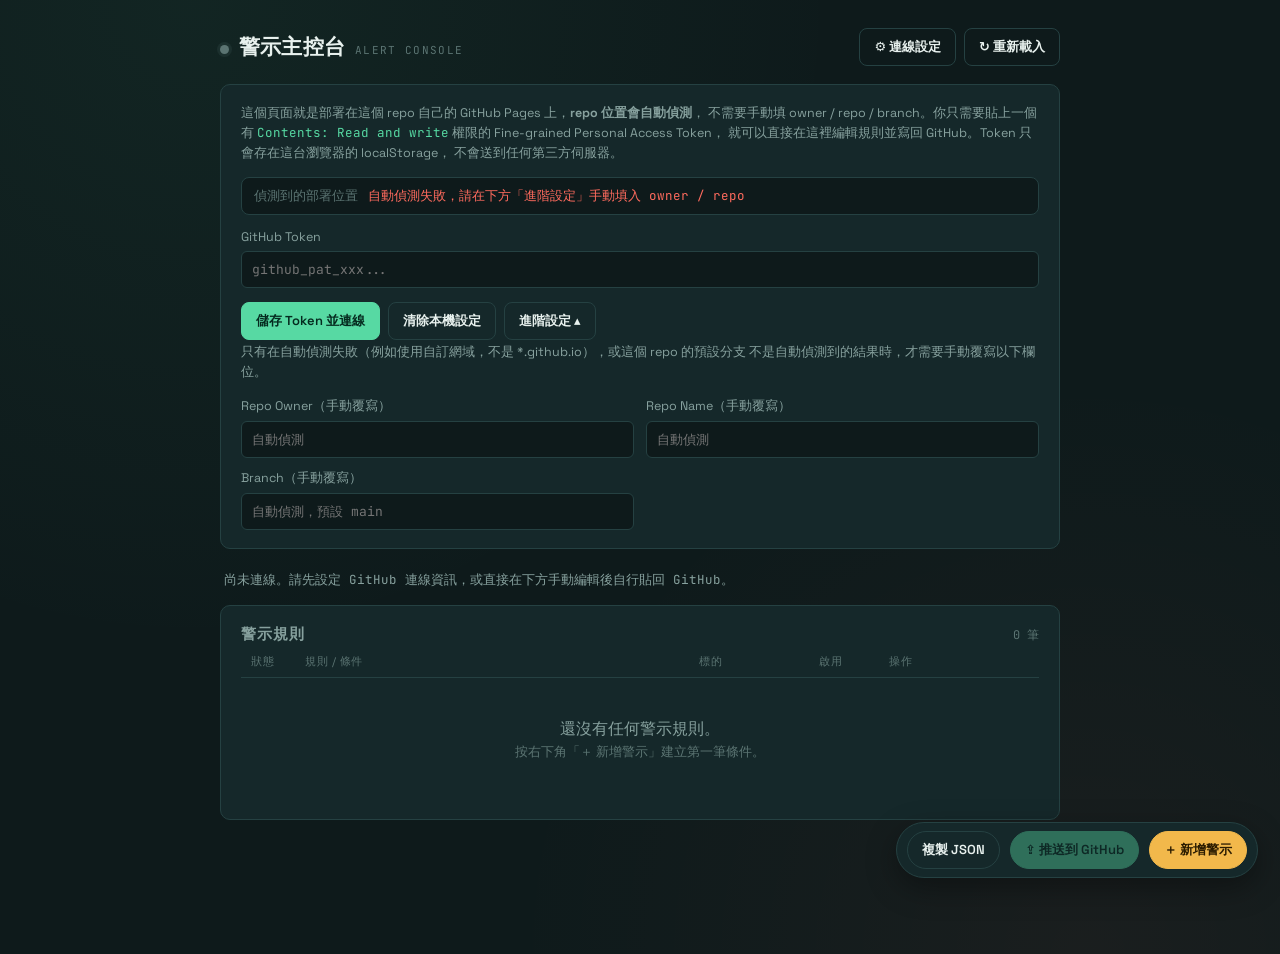
==== project/frontend/index.html @ 470f381a "初版" ====
<!DOCTYPE html>
<html lang="zh-Hant">
<head>
<meta charset="UTF-8" />
<meta name="viewport" content="width=device-width, initial-scale=1.0" />
<title>警示主控台 · Alert Console</title>
<link rel="preconnect" href="https://fonts.googleapis.com" />
<link rel="preconnect" href="https://fonts.gstatic.com" crossorigin />
<link href="https://fonts.googleapis.com/css2?family=Space+Grotesk:wght@400;500;600;700&family=JetBrains+Mono:wght@400;500;600&display=swap" rel="stylesheet" />
<link rel="stylesheet" href="style.css" />
</head>
<body>

<div class="app">

  <!-- ── 頂部列 ───────────────────────────────────────── -->
  <header class="topbar">
    <div class="topbar__brand">
      <span class="topbar__mark" id="connDot" title="連線狀態"></span>
      <h1>警示主控台</h1>
      <span class="topbar__sub">ALERT CONSOLE</span>
    </div>
    <div class="topbar__actions">
      <button class="btn btn--ghost" id="btnToggleConfig" type="button">⚙ 連線設定</button>
      <button class="btn btn--ghost" id="btnReload" type="button">↻ 重新載入</button>
    </div>
  </header>

  <!-- ── 連線設定（預設收合）─────────────────────────── -->
  <section class="panel panel--config" id="configPanel" hidden>
    <p class="panel__hint">
      這個頁面就是部署在這個 repo 自己的 GitHub Pages 上，<strong>repo 位置會自動偵測</strong>，
      不需要手動填 owner / repo / branch。你只需要貼上一個有
      <code>Contents: Read and write</code> 權限的 Fine-grained Personal Access Token，
      就可以直接在這裡編輯規則並寫回 GitHub。Token 只會存在這台瀏覽器的 localStorage，
      不會送到任何第三方伺服器。
    </p>

    <div class="detected-repo">
      <span class="detected-repo__label">偵測到的部署位置</span>
      <code id="detectedRepoText">偵測中…</code>
    </div>

    <label>GitHub Token
      <input type="password" id="cfgToken" placeholder="github_pat_xxx..." autocomplete="off" />
    </label>

    <div class="panel__actions">
      <button class="btn btn--primary" id="btnSaveConfig" type="button">儲存 Token 並連線</button>
      <button class="btn btn--ghost" id="btnClearConfig" type="button">清除本機設定</button>
      <button class="btn btn--ghost" id="btnToggleAdvanced" type="button">進階設定 ▾</button>
    </div>

    <div class="grid grid--config" id="advancedConfig" hidden>
      <p class="panel__hint panel__hint--advanced">
        只有在自動偵測失敗（例如使用自訂網域，不是 *.github.io），或這個 repo 的預設分支
        不是自動偵測到的結果時，才需要手動覆寫以下欄位。
      </p>
      <label>Repo Owner（手動覆寫）
        <input type="text" id="cfgOwner" placeholder="自動偵測" />
      </label>
      <label>Repo Name（手動覆寫）
        <input type="text" id="cfgRepo" placeholder="自動偵測" />
      </label>
      <label>Branch（手動覆寫）
        <input type="text" id="cfgBranch" placeholder="自動偵測，預設 main" />
      </label>
    </div>
  </section>

  <!-- ── 狀態列 ───────────────────────────────────────── -->
  <div class="statusbar" id="statusbar">尚未連線。請先設定 GitHub 連線資訊，或直接在下方手動編輯後自行貼回 GitHub。</div>

  <!-- ── 警示列表 ─────────────────────────────────────── -->
  <main class="panel panel--list">
    <div class="panel__head">
      <h2>警示規則</h2>
      <span class="count" id="ruleCount">0 筆</span>
    </div>

    <div class="rule-table__head">
      <span>狀態</span>
      <span>規則 / 條件</span>
      <span>標的</span>
      <span>啟用</span>
      <span>操作</span>
    </div>

    <div id="ruleList" class="rule-table__body">
      <!-- 規則卡片由 app.js 動態產生 -->
    </div>

    <div class="empty" id="emptyState" hidden>
      <p>還沒有任何警示規則。</p>
      <p class="empty__hint">按右下角「＋ 新增警示」建立第一筆條件。</p>
    </div>
  </main>

  <!-- ── 浮動操作列 ───────────────────────────────────── -->
  <div class="dock">
    <span class="dock__pending" id="pendingBadge" hidden>● 尚有未推送的變更</span>
    <button class="btn btn--ghost" id="btnExport" type="button">複製 JSON</button>
    <button class="btn btn--primary btn--push" id="btnPush" type="button" disabled>⇪ 推送到 GitHub</button>
    <button class="btn btn--accent" id="btnAdd" type="button">＋ 新增警示</button>
  </div>

</div>

<!-- ── 新增 / 編輯規則：右側滑出面板 ─────────────────── -->
<div class="overlay" id="overlay" hidden>
  <aside class="drawer" id="drawer">
    <div class="drawer__head">
      <h3 id="drawerTitle">新增警示</h3>
      <button class="icon-btn" id="btnCloseDrawer" type="button" aria-label="關閉">✕</button>
    </div>

    <form id="ruleForm" class="drawer__body">
      <input type="hidden" id="fId" />

      <label>規則名稱
        <input type="text" id="fName" placeholder="例如：TAIEX 60MA乖離率 > 18%" required />
      </label>

      <label>標的代號
        <input type="text" id="fSymbol" placeholder="2330.TW / 0050.TW / ^TWII / SPY / QQQ" required />
      </label>

      <label>條件類型
        <select id="fConditionType" required>
          <option value="ma_deviation">N日均線乖離率 / 跌破均線</option>
          <option value="price_change_from_base">相對基準價漲跌幅</option>
          <option value="drawdown_from_high">從歷史高點回檔</option>
          <option value="rsi">RSI 相對強弱指標</option>
        </select>
      </label>

      <div id="paramFields" class="param-fields"><!-- 依條件類型動態產生 --></div>

      <div class="grid grid--op">
        <label>運算子
          <select id="fOperator">
            <option value=">">&gt;</option>
            <option value="<">&lt;</option>
            <option value=">=">&gt;=</option>
            <option value="<=">&lt;=</option>
          </select>
        </label>
        <label>數值
          <input type="number" id="fValue" step="0.01" required />
        </label>
      </div>

      <fieldset class="notify-fieldset">
        <legend>通知方式</legend>
        <label class="checkbox">
          <input type="checkbox" id="fNotifyTelegram" checked />
          Telegram
        </label>
      </fieldset>

      <label class="checkbox checkbox--enabled">
        <input type="checkbox" id="fEnabled" checked />
        啟用此規則
      </label>

      <div class="drawer__actions">
        <button type="button" class="btn btn--ghost" id="btnCancelForm">取消</button>
        <button type="submit" class="btn btn--primary">儲存規則</button>
      </div>
    </form>
  </aside>
</div>

<script src="app.js"></script>
</body>
</html>
---- project/frontend/style.css ----
/* ============================================================
   設計語言：「訊號儀表台 / Signal Console」
   背景採深青黑（非純黑），數值與條件式用 mono 字體呈現，
   狀態用三色 LED 表達：灰=閒置 / 綠=監控中 / 紅=已觸發（脈動）
   ============================================================ */

:root {
  --bg-base: #0E1A1B;
  --bg-panel: #15282A;
  --bg-raised: #1B3133;
  --border: #254142;
  --text-primary: #E8F1EE;
  --text-secondary: #87A19E;
  --text-faint: #5B7472;

  --accent-armed: #57D9A3;
  --accent-triggered: #FF6B5E;
  --accent-edit: #F2B84B;
  --accent-armed-dim: rgba(87, 217, 163, 0.12);
  --accent-triggered-dim: rgba(255, 107, 94, 0.14);
  --accent-edit-dim: rgba(242, 184, 75, 0.14);

  --font-ui: "Space Grotesk", system-ui, sans-serif;
  --font-mono: "JetBrains Mono", "SFMono-Regular", Consolas, monospace;

  --radius: 10px;
}

/* 防呆：任何元素只要被 JS 設定 hidden 屬性，一律強制隱藏。
   避免個別元件的 class（例如 .overlay { display:flex }）用無條件 display
   蓋掉 hidden 屬性，導致 JS 關不掉視覺上已經顯示的元素。 */
[hidden] {
  display: none !important;
}

* { box-sizing: border-box; }

body {
  margin: 0;
  background: var(--bg-base);
  background-image:
    radial-gradient(circle at 15% 0%, rgba(87, 217, 163, 0.06), transparent 45%),
    radial-gradient(circle at 85% 100%, rgba(255, 107, 94, 0.05), transparent 40%);
  color: var(--text-primary);
  font-family: var(--font-ui);
  -webkit-font-smoothing: antialiased;
}

.app {
  max-width: 880px;
  margin: 0 auto;
  padding: 28px 20px 120px;
}

/* ── Top bar ────────────────────────────────────────── */
.topbar {
  display: flex;
  align-items: center;
  justify-content: space-between;
  flex-wrap: wrap;
  gap: 12px;
  margin-bottom: 18px;
}

.topbar__brand {
  display: flex;
  align-items: baseline;
  gap: 10px;
}

.topbar__brand h1 {
  font-size: 21px;
  font-weight: 700;
  margin: 0;
  letter-spacing: 0.01em;
}

.topbar__sub {
  font-family: var(--font-mono);
  font-size: 11px;
  letter-spacing: 0.12em;
  color: var(--text-faint);
}

.topbar__mark {
  width: 9px;
  height: 9px;
  border-radius: 50%;
  background: var(--text-faint);
  display: inline-block;
  box-shadow: 0 0 0 3px rgba(91, 116, 114, 0.15);
}
.topbar__mark.is-connected {
  background: var(--accent-armed);
  box-shadow: 0 0 0 4px var(--accent-armed-dim);
}
.topbar__mark.is-error {
  background: var(--accent-triggered);
  box-shadow: 0 0 0 4px var(--accent-triggered-dim);
}

.topbar__actions { display: flex; gap: 8px; }

/* ── Buttons ────────────────────────────────────────── */
.btn {
  font-family: var(--font-ui);
  font-size: 13px;
  font-weight: 600;
  padding: 9px 14px;
  border-radius: 8px;
  border: 1px solid var(--border);
  background: var(--bg-raised);
  color: var(--text-primary);
  cursor: pointer;
  transition: filter 0.15s ease, transform 0.1s ease;
}
.btn:hover { filter: brightness(1.15); }
.btn:active { transform: translateY(1px); }
.btn:disabled { opacity: 0.4; cursor: not-allowed; }

.btn--ghost { background: transparent; }
.btn--primary { background: var(--accent-armed); color: #052A1F; border-color: var(--accent-armed); }
.btn--accent { background: var(--accent-edit); color: #2B1C00; border-color: var(--accent-edit); }
.btn--push.has-pending { box-shadow: 0 0 0 3px var(--accent-edit-dim); border-color: var(--accent-edit); }

.icon-btn {
  background: none;
  border: none;
  color: var(--text-secondary);
  font-size: 16px;
  cursor: pointer;
  line-height: 1;
}
.icon-btn:hover { color: var(--text-primary); }

/* ── Panels ─────────────────────────────────────────── */
.panel {
  background: var(--bg-panel);
  border: 1px solid var(--border);
  border-radius: var(--radius);
  padding: 18px 20px;
  margin-bottom: 14px;
}

.panel__head {
  display: flex;
  align-items: baseline;
  justify-content: space-between;
  margin-bottom: 10px;
}
.panel__head h2 { font-size: 15px; margin: 0; text-transform: uppercase; letter-spacing: 0.06em; color: var(--text-secondary); }
.count { font-family: var(--font-mono); font-size: 12px; color: var(--text-faint); }

.panel__hint {
  font-size: 12.5px;
  color: var(--text-secondary);
  line-height: 1.6;
  margin: 0 0 14px;
}
.panel__hint code { color: var(--accent-armed); font-family: var(--font-mono); }
.panel__hint--advanced { margin: 2px 0 4px; grid-column: 1 / -1; }

.detected-repo {
  display: flex;
  align-items: center;
  gap: 10px;
  background: var(--bg-base);
  border: 1px solid var(--border);
  border-radius: 8px;
  padding: 9px 12px;
  margin-bottom: 14px;
  font-size: 12.5px;
}
.detected-repo__label { color: var(--text-faint); white-space: nowrap; }
.detected-repo code {
  font-family: var(--font-mono);
  color: var(--accent-armed);
  overflow-wrap: anywhere;
}
.detected-repo.is-error code { color: var(--accent-triggered); }

.panel__actions { display: flex; gap: 8px; margin-top: 14px; }

/* ── Config grid ────────────────────────────────────── */
.grid { display: grid; gap: 12px; }
.grid--config { grid-template-columns: repeat(2, 1fr); }
.grid--op { grid-template-columns: 1fr 1fr; }

label {
  display: flex;
  flex-direction: column;
  gap: 6px;
  font-size: 12.5px;
  color: var(--text-secondary);
}

input, select {
  font-family: var(--font-mono);
  font-size: 13px;
  background: var(--bg-base);
  border: 1px solid var(--border);
  color: var(--text-primary);
  border-radius: 6px;
  padding: 9px 10px;
  outline: none;
}
input:focus, select:focus {
  border-color: var(--accent-armed);
  box-shadow: 0 0 0 3px var(--accent-armed-dim);
}

/* ── Status bar ─────────────────────────────────────── */
.statusbar {
  font-size: 12.5px;
  font-family: var(--font-mono);
  color: var(--text-secondary);
  padding: 8px 4px 16px;
}
.statusbar.is-error { color: var(--accent-triggered); }
.statusbar.is-ok { color: var(--accent-armed); }

/* ── Rule table ─────────────────────────────────────── */
.rule-table__head {
  display: grid;
  grid-template-columns: 44px 1fr 110px 60px 140px;
  gap: 10px;
  padding: 0 10px 8px;
  font-size: 11px;
  letter-spacing: 0.05em;
  color: var(--text-faint);
  text-transform: uppercase;
  border-bottom: 1px solid var(--border);
}

.rule-row {
  display: grid;
  grid-template-columns: 44px 1fr 110px 60px 140px;
  gap: 10px;
  align-items: center;
  padding: 13px 10px;
  border-bottom: 1px solid var(--border);
}
.rule-row:last-child { border-bottom: none; }

.led {
  width: 11px;
  height: 11px;
  border-radius: 50%;
  background: var(--text-faint);
  justify-self: center;
}
.led.is-armed { background: var(--accent-armed); box-shadow: 0 0 0 4px var(--accent-armed-dim); }
.led.is-triggered {
  background: var(--accent-triggered);
  box-shadow: 0 0 0 4px var(--accent-triggered-dim);
  animation: pulse 1.4s ease-in-out infinite;
}
.led.is-disabled { background: var(--text-faint); opacity: 0.4; }

@keyframes pulse {
  0%, 100% { box-shadow: 0 0 0 4px var(--accent-triggered-dim); }
  50% { box-shadow: 0 0 0 8px transparent; }
}
@media (prefers-reduced-motion: reduce) {
  .led.is-triggered { animation: none; }
}

.rule-row__main { display: flex; flex-direction: column; gap: 4px; min-width: 0; }
.rule-row__name { font-size: 13.5px; font-weight: 500; }
.rule-row__expr {
  font-family: var(--font-mono);
  font-size: 12px;
  color: var(--text-secondary);
  background: var(--bg-base);
  border: 1px solid var(--border);
  border-radius: 5px;
  padding: 2px 7px;
  display: inline-block;
  width: fit-content;
}

.rule-row__symbol {
  font-family: var(--font-mono);
  font-size: 12px;
  color: var(--text-primary);
  background: var(--bg-raised);
  border-radius: 5px;
  padding: 4px 8px;
  text-align: center;
}

/* Toggle switch */
.toggle { position: relative; width: 34px; height: 19px; }
.toggle input { opacity: 0; width: 0; height: 0; }
.toggle__track {
  position: absolute; inset: 0;
  background: var(--bg-base);
  border: 1px solid var(--border);
  border-radius: 999px;
  cursor: pointer;
  transition: background 0.15s ease;
}
.toggle__track::after {
  content: "";
  position: absolute;
  top: 2px; left: 2px;
  width: 13px; height: 13px;
  border-radius: 50%;
  background: var(--text-faint);
  transition: transform 0.15s ease, background 0.15s ease;
}
.toggle input:checked + .toggle__track { background: var(--accent-armed-dim); border-color: var(--accent-armed); }
.toggle input:checked + .toggle__track::after { background: var(--accent-armed); transform: translateX(15px); }

.rule-row__ops { display: flex; gap: 6px; justify-content: flex-end; }
.rule-row__ops .icon-btn { font-size: 13px; padding: 4px 6px; border-radius: 5px; }
.rule-row__ops .icon-btn:hover { background: var(--bg-raised); }

/* ── Empty state ────────────────────────────────────── */
.empty { text-align: center; padding: 36px 10px; color: var(--text-secondary); }
.empty p { margin: 4px 0; }
.empty__hint { font-size: 12.5px; color: var(--text-faint); }

/* ── Floating dock ──────────────────────────────────── */
.dock {
  position: fixed;
  bottom: 22px;
  right: 22px;
  display: flex;
  align-items: center;
  gap: 10px;
  background: var(--bg-panel);
  border: 1px solid var(--border);
  border-radius: 999px;
  padding: 8px 10px;
  box-shadow: 0 10px 30px rgba(0,0,0,0.35);
}
.dock__pending {
  font-family: var(--font-mono);
  font-size: 11px;
  color: var(--accent-edit);
  padding-left: 6px;
}
.dock .btn { border-radius: 999px; }

/* ── Drawer / overlay ───────────────────────────────── */
.overlay {
  position: fixed; inset: 0;
  background: rgba(5, 10, 10, 0.55);
  display: flex; justify-content: flex-end;
  z-index: 50;
}
.drawer {
  width: min(380px, 92vw);
  height: 100%;
  background: var(--bg-panel);
  border-left: 1px solid var(--border);
  display: flex;
  flex-direction: column;
  animation: slide-in 0.18s ease-out;
}
@keyframes slide-in {
  from { transform: translateX(24px); opacity: 0; }
  to { transform: translateX(0); opacity: 1; }
}
.drawer__head {
  display: flex; align-items: center; justify-content: space-between;
  padding: 18px 20px;
  border-bottom: 1px solid var(--border);
}
.drawer__head h3 { margin: 0; font-size: 15px; }
.drawer__body { padding: 18px 20px; overflow-y: auto; display: flex; flex-direction: column; gap: 14px; flex: 1; }
.drawer__actions { display: flex; justify-content: flex-end; gap: 8px; margin-top: 6px; }

.param-fields { display: flex; flex-direction: column; gap: 12px; }
.param-fields:empty { display: none; }

.notify-fieldset {
  border: 1px solid var(--border);
  border-radius: 8px;
  padding: 10px 12px;
}
.notify-fieldset legend { font-size: 11.5px; color: var(--text-faint); padding: 0 4px; }

.checkbox { flex-direction: row; align-items: center; gap: 8px; font-size: 13px; color: var(--text-primary); }
.checkbox input { width: auto; }
.checkbox--enabled { margin-top: -2px; }

/* ── Responsive ─────────────────────────────────────── */
@media (max-width: 640px) {
  .grid--config { grid-template-columns: 1fr; }
  .rule-table__head { display: none; }
  .rule-row {
    grid-template-columns: 1fr;
    gap: 8px;
    position: relative;
    padding-left: 26px;
  }
  .led { position: absolute; left: 0; top: 16px; }
  .rule-row__symbol, .rule-row__ops { justify-self: start; justify-content: flex-start; }
}
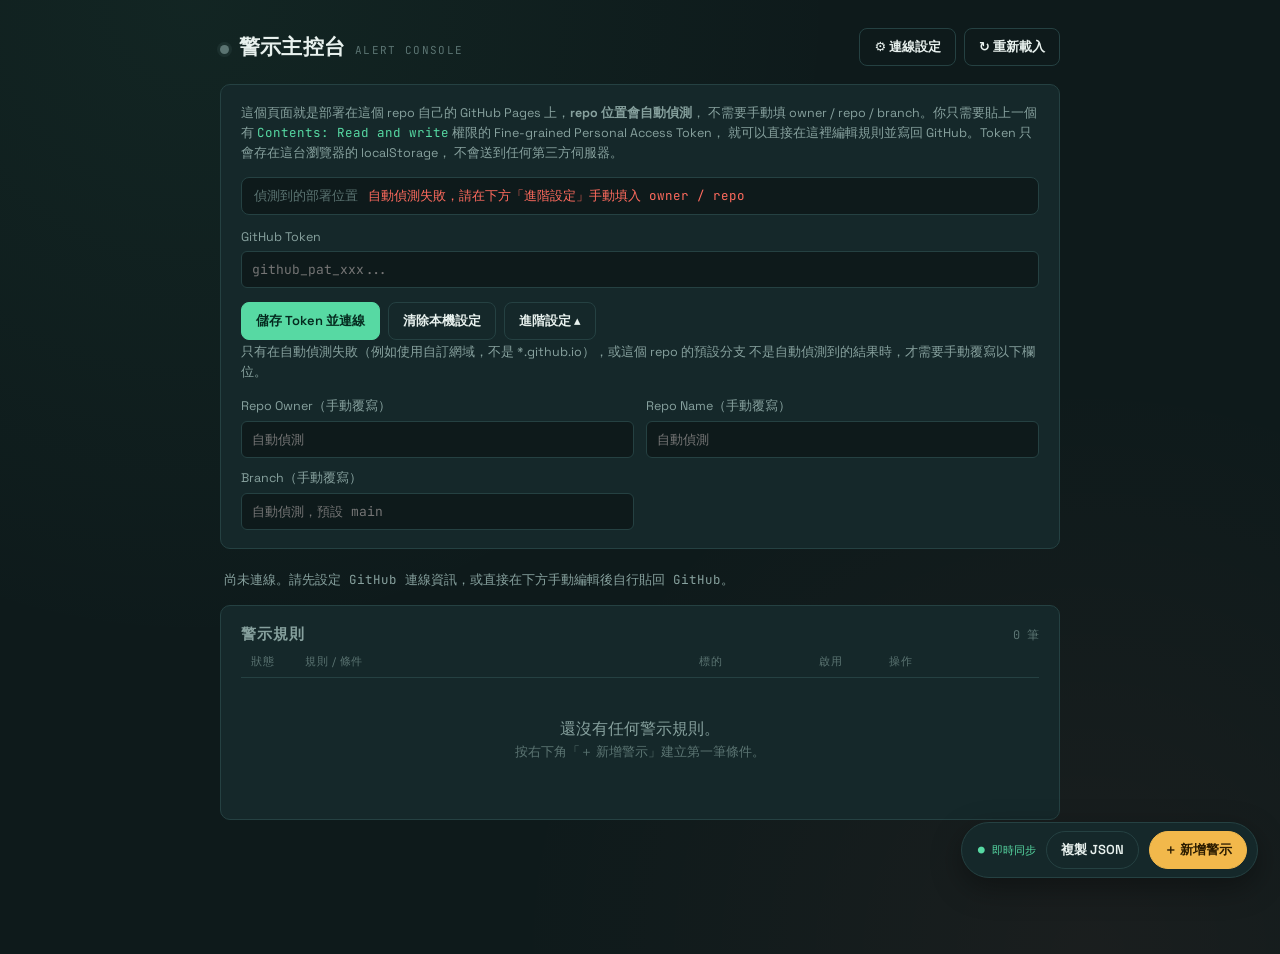
==== commit 574dc622: "有修改" ====
--- a/project/frontend/index.html
+++ b/project/frontend/index.html
@@ -98,9 +98,8 @@
 
   <!-- ── 浮動操作列 ───────────────────────────────────── -->
   <div class="dock">
-    <span class="dock__pending" id="pendingBadge" hidden>● 尚有未推送的變更</span>
+    <span class="dock__synced" id="syncIndicator">● 即時同步</span>
     <button class="btn btn--ghost" id="btnExport" type="button">複製 JSON</button>
-    <button class="btn btn--primary btn--push" id="btnPush" type="button" disabled>⇪ 推送到 GitHub</button>
     <button class="btn btn--accent" id="btnAdd" type="button">＋ 新增警示</button>
   </div>
 
--- a/project/frontend/style.css
+++ b/project/frontend/style.css
@@ -121,7 +121,6 @@
 .btn--ghost { background: transparent; }
 .btn--primary { background: var(--accent-armed); color: #052A1F; border-color: var(--accent-armed); }
 .btn--accent { background: var(--accent-edit); color: #2B1C00; border-color: var(--accent-edit); }
-.btn--push.has-pending { box-shadow: 0 0 0 3px var(--accent-edit-dim); border-color: var(--accent-edit); }
 
 .icon-btn {
   background: none;
@@ -232,6 +231,14 @@
   border-bottom: 1px solid var(--border);
 }
 
+.rule-table__body {
+  transition: opacity 0.15s ease;
+}
+.rule-table__body.is-syncing {
+  opacity: 0.5;
+  pointer-events: none;
+}
+
 .rule-row {
   display: grid;
   grid-template-columns: 44px 1fr 110px 60px 140px;
@@ -335,12 +342,14 @@
   padding: 8px 10px;
   box-shadow: 0 10px 30px rgba(0,0,0,0.35);
 }
-.dock__pending {
+.dock__synced {
   font-family: var(--font-mono);
   font-size: 11px;
-  color: var(--accent-edit);
+  color: var(--accent-armed);
   padding-left: 6px;
-}
+  white-space: nowrap;
+}
+.dock__synced.is-busy { color: var(--accent-edit); }
 .dock .btn { border-radius: 999px; }
 
 /* ── Drawer / overlay ───────────────────────────────── */
